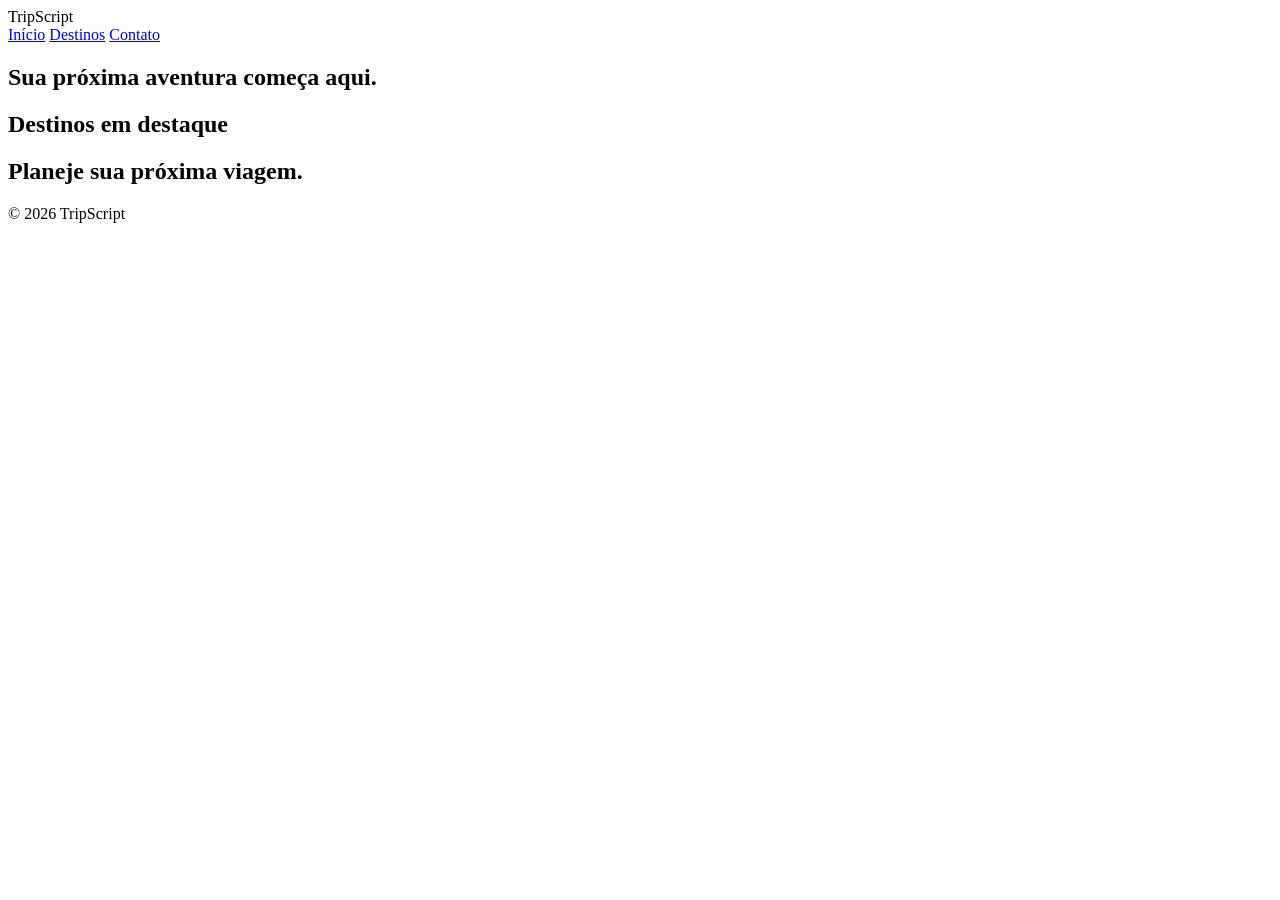
==== index.html @ 67dedbce "Cria estrutura inicial do HTML" ====
<!DOCTYPE html>
<html lang="pt-BR">

<head>

    <meta charset="UTF-8">

    <meta name="viewport" content="width=device-width, initial-scale=1.0">

    <title>TripScript | Agência de Viagens</title>

</head>


<body>


    <!-- MENU -->

    <header>

        <div class="logo">
            Trip<span>Script</span>
        </div>


        <nav>

            <a href="#inicio">Início</a>

            <a href="#destinos">Destinos</a>

            <a href="#contato">Contato</a>

        </nav>

    </header>



    <!-- INÍCIO -->

    <section id="inicio" class="hero">

        <div class="hero-text">

            <h1>
                Sua próxima aventura começa aqui.
            </h1>

        </div>

    </section>



    <!-- DESTINOS -->

    <section id="destinos">

        <div class="section-title">

            <h2>
                Destinos em destaque
            </h2>

        </div>

        <!-- cards dos destinos vão aqui -->

    </section>



    <!-- CONTATO -->

    <section id="contato">

        <div class="contact-container">

            <h2>
                Planeje sua próxima viagem.
            </h2>

            <!-- formulário vai aqui -->

        </div>

    </section>



    <!-- RODAPÉ -->

    <footer>

        <p>
            © 2026 TripScript
        </p>

    </footer>


</body>

</html>
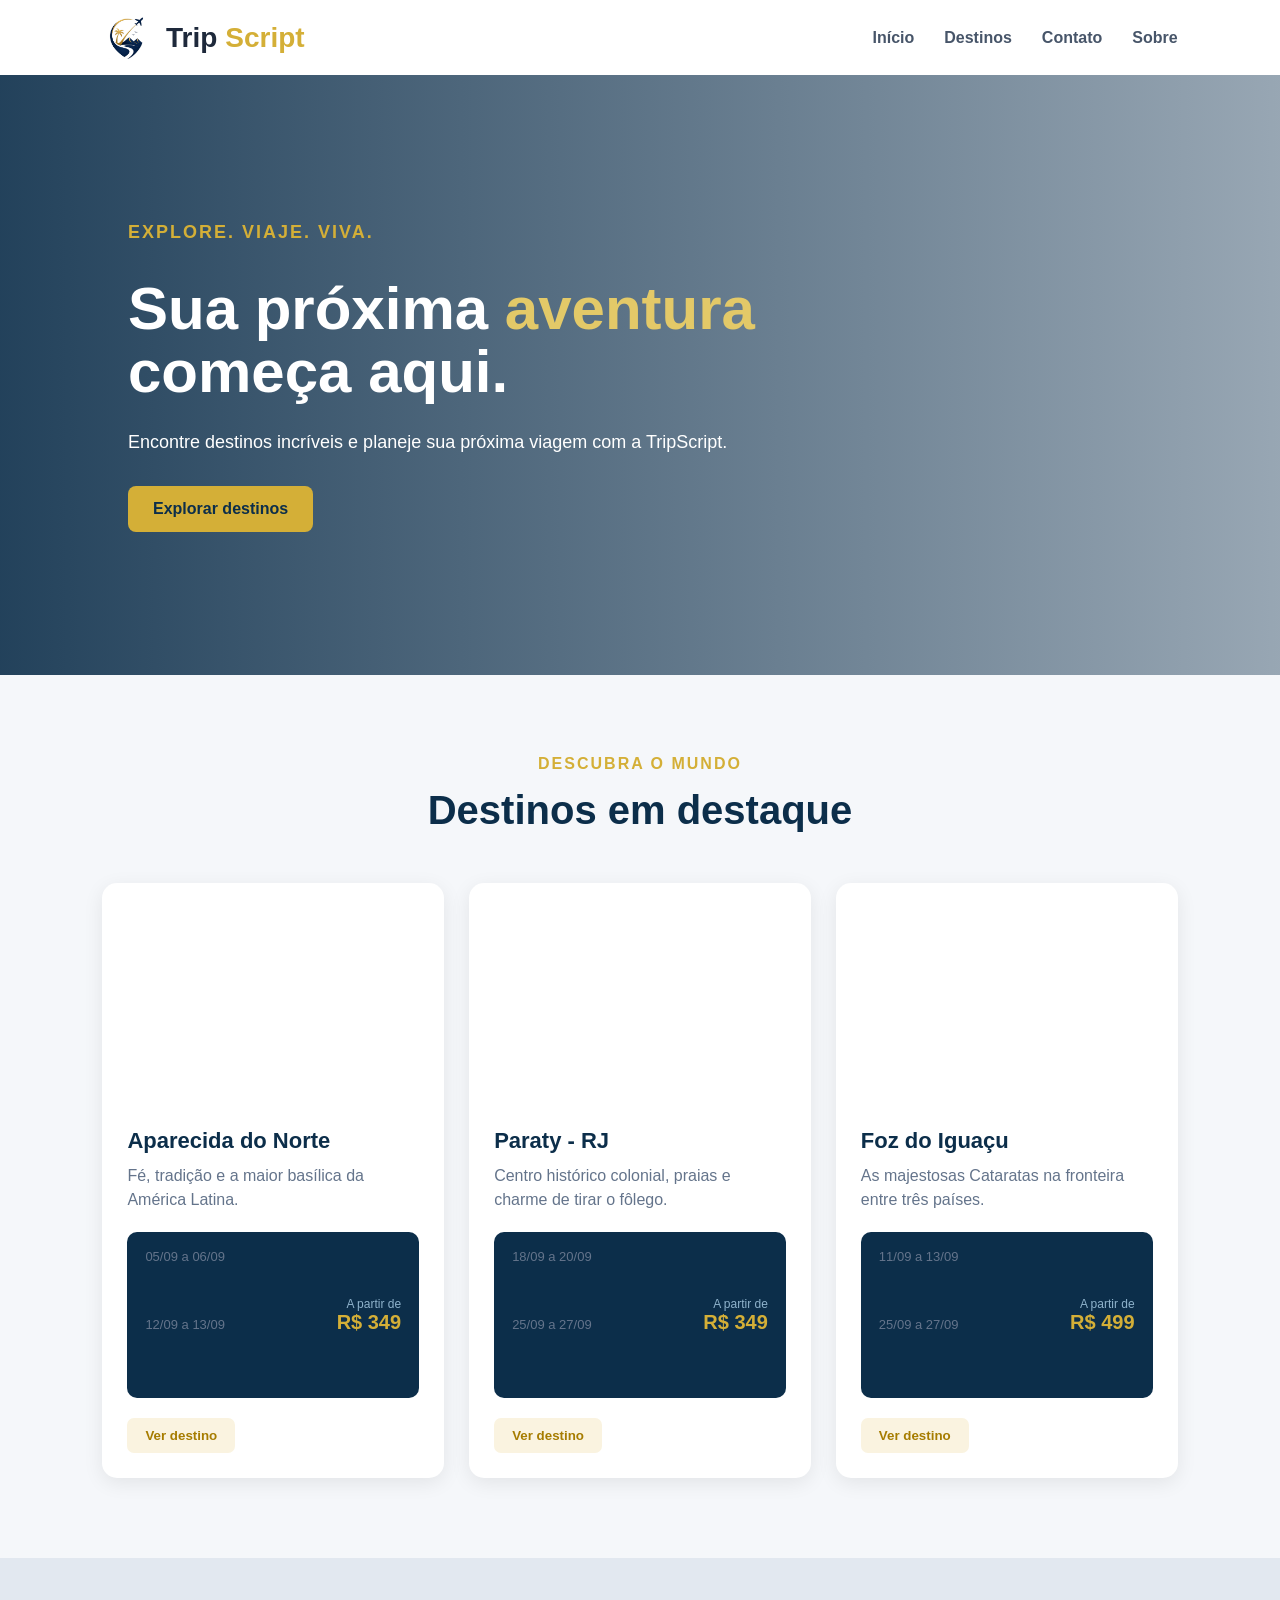
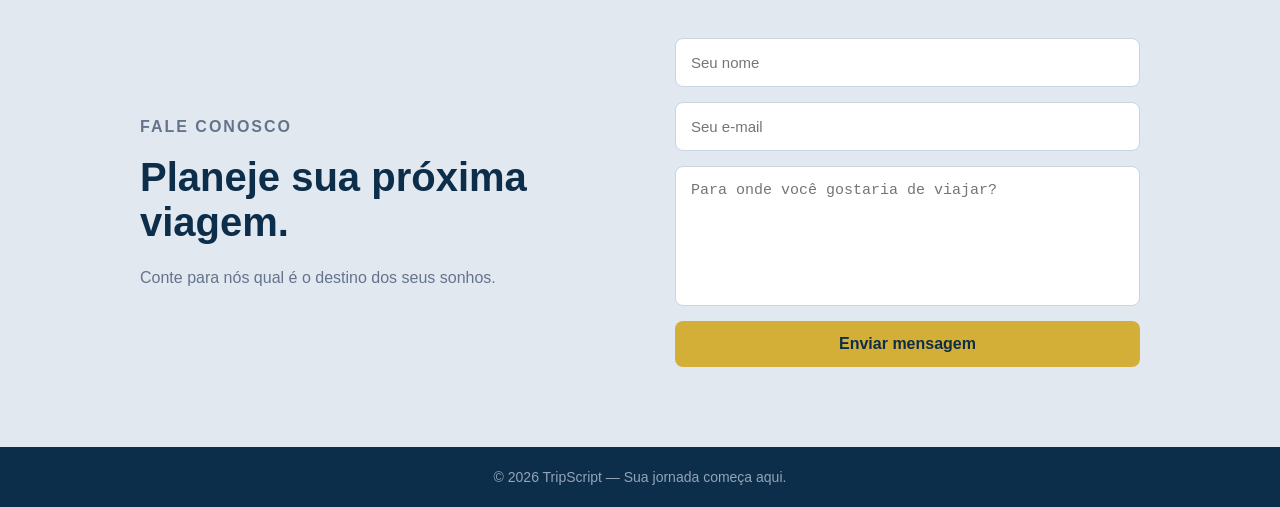
==== commit df8284a9: "Adiciona estrutura completa do projeto" ====
--- a/index.html
+++ b/index.html
@@ -9,6 +9,8 @@
 
     <title>TripScript | Agência de Viagens</title>
 
+    <link rel="stylesheet" href="style.css">
+
 </head>
 
 
@@ -20,6 +22,7 @@
     <header>
 
         <div class="logo">
+            <img src="logo.png" alt="TripScript" class="logo-icon">
             Trip<span>Script</span>
         </div>
 
@@ -32,6 +35,8 @@
 
             <a href="#contato">Contato</a>
 
+            <a href="sobre.html">Sobre</a>
+
         </nav>
 
     </header>
@@ -44,10 +49,28 @@
 
         <div class="hero-text">
 
+            <p class="subtitle">
+                EXPLORE. VIAJE. VIVA.
+            </p>
+
+
             <h1>
-                Sua próxima aventura começa aqui.
+                Sua próxima
+                <span>aventura</span>
+                começa aqui.
             </h1>
 
+
+            <p>
+                Encontre destinos incríveis e planeje
+                sua próxima viagem com a TripScript.
+            </p>
+
+
+            <a href="#destinos" class="main-button">
+                Explorar destinos
+            </a>
+
         </div>
 
     </section>
@@ -59,6 +82,10 @@
     <section id="destinos">
 
         <div class="section-title">
+
+            <p class="subtitle">
+                DESCUBRA O MUNDO
+            </p>
 
             <h2>
                 Destinos em destaque
@@ -66,7 +93,134 @@
 
         </div>
 
-        <!-- cards dos destinos vão aqui -->
+
+
+        <div class="destinos">
+
+
+            <!-- DESTINO 1 -->
+
+            <div class="card">
+
+                <div class="card-image aparecida"></div>
+
+                <div class="card-content">
+
+                    <h3>
+                        Aparecida do Norte
+                    </h3>
+
+                    <p>
+                        Fé, tradição e a maior basílica
+                        da América Latina.
+                    </p>
+
+                    <div class="price-box">
+
+                        <div class="dates">
+                            <p>05/09 a 06/09</p>
+                            <p>12/09 a 13/09</p>
+                        </div>
+
+                        <div class="price">
+                            <span>A partir de</span>
+                            <strong>R$ 349</strong>
+                        </div>
+
+                    </div>
+
+                    <button>
+                        Ver destino
+                    </button>
+
+                </div>
+
+            </div>
+
+
+
+            <!-- DESTINO 2 -->
+
+            <div class="card">
+
+                <div class="card-image paraty"></div>
+
+                <div class="card-content">
+
+                    <h3>
+                        Paraty - RJ
+                    </h3>
+
+                    <p>
+                        Centro histórico colonial, praias
+                        e charme de tirar o fôlego.
+                    </p>
+
+                    <div class="price-box">
+
+                        <div class="dates">
+                            <p>18/09 a 20/09</p>
+                            <p>25/09 a 27/09</p>
+                        </div>
+
+                        <div class="price">
+                            <span>A partir de</span>
+                            <strong>R$ 349</strong>
+                        </div>
+
+                    </div>
+
+                    <button>
+                        Ver destino
+                    </button>
+
+                </div>
+
+            </div>
+
+
+
+            <!-- DESTINO 3 -->
+
+            <div class="card">
+
+                <div class="card-image foz"></div>
+
+                <div class="card-content">
+
+                    <h3>
+                        Foz do Iguaçu
+                    </h3>
+
+                    <p>
+                        As majestosas Cataratas na
+                        fronteira entre três países.
+                    </p>
+
+                    <div class="price-box">
+
+                        <div class="dates">
+                            <p>11/09 a 13/09</p>
+                            <p>25/09 a 27/09</p>
+                        </div>
+
+                        <div class="price">
+                            <span>A partir de</span>
+                            <strong>R$ 499</strong>
+                        </div>
+
+                    </div>
+
+                    <button>
+                        Ver destino
+                    </button>
+
+                </div>
+
+            </div>
+
+
+        </div>
 
     </section>
 
@@ -78,11 +232,51 @@
 
         <div class="contact-container">
 
-            <h2>
-                Planeje sua próxima viagem.
-            </h2>
-
-            <!-- formulário vai aqui -->
+
+            <div class="contact-text">
+
+                <p class="subtitle">
+                    FALE CONOSCO
+                </p>
+
+                <h2>
+                    Planeje sua próxima viagem.
+                </h2>
+
+                <p>
+                    Conte para nós qual é o destino
+                    dos seus sonhos.
+                </p>
+
+            </div>
+
+
+
+            <form>
+
+                <input
+                    type="text"
+                    placeholder="Seu nome"
+                >
+
+
+                <input
+                    type="email"
+                    placeholder="Seu e-mail"
+                >
+
+
+                <textarea
+                    placeholder="Para onde você gostaria de viajar?"
+                ></textarea>
+
+
+                <button type="submit">
+                    Enviar mensagem
+                </button>
+
+            </form>
+
 
         </div>
 
@@ -95,12 +289,14 @@
     <footer>
 
         <p>
-            © 2026 TripScript
+            © 2026 TripScript — Sua jornada começa aqui.
         </p>
 
     </footer>
 
 
+    <script src="script.js"></script>
+
 </body>
 
 </html>
--- a/style.css
+++ b/style.css
@@ -0,0 +1,754 @@
+* {
+    margin: 0;
+    padding: 0;
+    box-sizing: border-box;
+}
+
+
+body {
+    font-family: Arial, Helvetica, sans-serif;
+
+    background-color: #f5f7fa;
+
+    color: #1e293b;
+}
+
+
+/* MENU */
+
+header {
+
+    height: 75px;
+
+    background-color: white;
+
+    display: flex;
+
+    align-items: center;
+
+    justify-content: space-between;
+
+    padding: 0 8%;
+
+}
+
+
+.logo {
+
+    font-size: 28px;
+
+    font-weight: bold;
+
+    display: flex;
+
+    align-items: center;
+
+    gap: 8px;
+
+}
+
+.logo-icon {
+
+    height: 42px;
+
+    width: auto;
+
+}
+
+
+.logo span {
+
+    color: #d4af37;
+
+}
+
+
+nav {
+
+    display: flex;
+
+    gap: 30px;
+
+}
+
+
+nav a {
+
+    text-decoration: none;
+
+    color: #475569;
+
+    font-weight: bold;
+
+}
+
+
+nav a:hover {
+
+    color: #d4af37;
+
+}
+
+
+
+/* INÍCIO */
+
+.hero {
+
+    height: 600px;
+
+    display: flex;
+
+    align-items: center;
+
+    padding: 0 10%;
+
+
+    background:
+
+        linear-gradient(
+            90deg,
+            rgba(12, 46, 74, 0.9),
+            rgba(12, 46, 74, 0.4)
+        ),
+
+        url("https://images.unsplash.com/photo-1507525428034-b723cf961d3e")
+
+        center / cover;
+
+}
+
+
+.hero-text {
+
+    max-width: 650px;
+
+    color: white;
+
+}
+
+
+.subtitle {
+
+    color: #d4af37;
+
+    font-weight: bold;
+
+    letter-spacing: 2px;
+
+    margin-bottom: 15px;
+
+}
+
+
+.hero h1 {
+
+    font-size: 60px;
+
+    line-height: 1.05;
+
+    margin-bottom: 25px;
+
+}
+
+
+.hero h1 span {
+
+    color: #e3c968;
+
+}
+
+
+.hero-text > p {
+
+    font-size: 18px;
+
+    line-height: 1.6;
+
+    margin-bottom: 30px;
+
+}
+
+
+.main-button {
+
+    display: inline-block;
+
+    background-color: #d4af37;
+
+    color: #0c2e4a;
+
+    padding: 14px 25px;
+
+    border-radius: 8px;
+
+    text-decoration: none;
+
+    font-weight: bold;
+
+}
+
+
+
+/* DESTINOS */
+
+#destinos {
+
+    padding: 80px 8%;
+
+}
+
+
+.section-title {
+
+    text-align: center;
+
+    margin-bottom: 50px;
+
+    max-width: 1200px;
+
+    margin-left: auto;
+
+    margin-right: auto;
+
+}
+
+
+.section-title h2 {
+
+    font-size: 40px;
+
+    color: #0c2e4a;
+
+}
+
+
+.destinos {
+
+    max-width: 1200px;
+
+    margin: 0 auto;
+
+    display: grid;
+
+    grid-template-columns: repeat(3, 1fr);
+
+    gap: 25px;
+
+}
+
+
+.card {
+
+    background: white;
+
+    border-radius: 15px;
+
+    overflow: hidden;
+
+    box-shadow: 0 5px 20px rgba(0,0,0,0.08);
+
+}
+
+
+.card-image {
+
+    height: 220px;
+
+    background-size: cover;
+
+    background-position: center;
+
+}
+
+
+.aparecida {
+
+    background-image:
+
+    url("https://images.unsplash.com/photo-1646684686667-674648a0f529");
+
+}
+
+
+.paraty {
+
+    background-image:
+
+    url("https://images.unsplash.com/photo-1562165851-1a87c2b76576");
+
+}
+
+
+.foz {
+
+    background-image:
+
+    url("https://images.unsplash.com/photo-1524977433833-bccfc612b232");
+
+}
+
+
+.card-content {
+
+    padding: 25px;
+
+}
+
+
+.card-content h3 {
+
+    font-size: 22px;
+
+    margin-bottom: 10px;
+
+    color: #0c2e4a;
+
+}
+
+
+.card-content p {
+
+    color: #64748b;
+
+    line-height: 1.5;
+
+    margin-bottom: 20px;
+
+    min-height: 48px;
+
+}
+
+
+/* BLOCO DE DATAS E PREÇO */
+
+.price-box {
+
+    background-color: #0c2e4a;
+
+    border-radius: 10px;
+
+    padding: 15px 18px;
+
+    margin-bottom: 20px;
+
+    display: flex;
+
+    align-items: center;
+
+    justify-content: space-between;
+
+    gap: 15px;
+
+}
+
+
+.price-box .dates {
+
+    color: #bcd4e6;
+
+    font-size: 13px;
+
+    line-height: 1.6;
+
+}
+
+
+.price-box .price {
+
+    text-align: right;
+
+}
+
+
+.price-box .price span {
+
+    display: block;
+
+    color: #8fb3cc;
+
+    font-size: 12px;
+
+}
+
+
+.price-box .price strong {
+
+    color: #d4af37;
+
+    font-size: 20px;
+
+}
+
+
+.card-content button {
+
+    border: none;
+
+    background: #faf3e0;
+
+    color: #a67c00;
+
+    padding: 10px 18px;
+
+    border-radius: 7px;
+
+    cursor: pointer;
+
+    font-weight: bold;
+
+}
+
+
+
+/* CONTATO */
+
+#contato {
+
+    padding: 80px 10%;
+
+    background-color: #e2e8f0;
+
+}
+
+
+.contact-container {
+
+    max-width: 1000px;
+
+    margin: auto;
+
+    display: grid;
+
+    grid-template-columns: 1fr 1fr;
+
+    gap: 70px;
+
+    align-items: center;
+
+}
+
+
+.contact-container h2 {
+
+    font-size: 40px;
+
+    margin-bottom: 20px;
+
+    color: #0c2e4a;
+
+}
+
+
+.contact-text p {
+
+    color: #64748b;
+
+    line-height: 1.6;
+
+}
+
+
+form {
+
+    display: flex;
+
+    flex-direction: column;
+
+    gap: 15px;
+
+}
+
+
+input,
+textarea {
+
+    width: 100%;
+
+    padding: 15px;
+
+    border: 1px solid #cbd5e1;
+
+    border-radius: 8px;
+
+    font-size: 15px;
+
+}
+
+
+textarea {
+
+    height: 140px;
+
+    resize: none;
+
+}
+
+
+form button {
+
+    border: none;
+
+    padding: 14px;
+
+    border-radius: 8px;
+
+    background-color: #d4af37;
+
+    color: #0c2e4a;
+
+    font-size: 16px;
+
+    font-weight: bold;
+
+    cursor: pointer;
+
+}
+
+
+
+/* SOBRE */
+
+.sobre-hero {
+
+    padding: 100px 10%;
+
+    color: white;
+
+    min-height: 400px;
+
+    display: flex;
+
+    align-items: center;
+
+    background:
+
+        linear-gradient(
+            90deg,
+            rgba(12, 46, 74, 0.85),
+            rgba(12, 46, 74, 0.3)
+        ),
+
+        url("https://images.unsplash.com/photo-1721068302577-91bc3883c19a")
+
+        center / cover;
+
+}
+
+.sobre-hero-text {
+
+    max-width: 550px;
+
+}
+
+.sobre-hero .subtitle {
+
+    color: #d4af37;
+
+    font-weight: bold;
+
+    letter-spacing: 2px;
+
+    margin-bottom: 15px;
+
+}
+
+.sobre-hero h1 {
+
+    font-size: 40px;
+
+    line-height: 1.2;
+
+    margin-bottom: 15px;
+
+}
+
+.sobre-hero h1 span {
+
+    color: #d4af37;
+
+}
+
+.sobre-hero p {
+
+    font-size: 16px;
+
+    line-height: 1.7;
+
+    color: #e2e8f0;
+
+}
+
+.sobre-conteudo {
+
+    max-width: 800px;
+
+    margin: 0 auto;
+
+    padding: 80px 8%;
+
+}
+
+.sobre-conteudo h2 {
+
+    color: #0c2e4a;
+
+    font-size: 28px;
+
+    margin-bottom: 15px;
+
+}
+
+.sobre-conteudo p {
+
+    color: #64748b;
+
+    line-height: 1.7;
+
+    margin-bottom: 30px;
+
+}
+
+
+/* QUEM SOMOS */
+
+.quem-somos {
+
+    padding: 80px 8%;
+
+}
+
+.quem-somos-grid {
+
+    max-width: 1100px;
+
+    margin: 0 auto;
+
+    display: grid;
+
+    grid-template-columns: 1fr 1fr;
+
+    gap: 60px;
+
+    align-items: center;
+
+}
+
+.quem-somos-grid img {
+
+    width: 100%;
+
+    border-radius: 15px;
+
+}
+
+.quem-somos-texto h2 {
+
+    color: #0c2e4a;
+
+    font-size: 28px;
+
+    margin-bottom: 20px;
+
+}
+
+.quem-somos-texto p {
+
+    color: #64748b;
+
+    line-height: 1.7;
+
+    margin-bottom: 15px;
+}
+
+
+/* NOSSOS VALORES */
+
+.valores {
+
+    background-color: #f5f7fa;
+
+    padding: 80px 8%;
+
+}
+
+.valores-grid {
+
+    max-width: 1000px;
+
+    margin: 0 auto;
+
+    display: flex;
+
+    flex-wrap: wrap;
+
+    justify-content: center;
+
+    gap: 25px;
+
+}
+
+.valor-card {
+
+    background: white;
+
+    border-radius: 15px;
+
+    box-shadow: 0 5px 20px rgba(0,0,0,0.06);
+
+    padding: 35px 25px;
+
+    text-align: center;
+
+    width: 260px;
+
+}
+
+.valor-card .icone {
+
+    font-size: 32px;
+
+    margin-bottom: 15px;
+
+}
+
+.valor-card h3 {
+
+    color: #0c2e4a;
+
+    font-size: 18px;
+
+    margin-bottom: 10px;
+
+}
+
+.valor-card p {
+
+    color: #64748b;
+
+    font-size: 14px;
+
+    line-height: 1.6;
+
+}
+
+
+/* RODAPÉ */
+
+footer {
+
+    height: 60px;
+
+    display: flex;
+
+    align-items: center;
+
+    justify-content: center;
+
+    background-color: #0c2e4a;
+
+    color: #94a3b8;
+
+    font-size: 14px;
+
+}
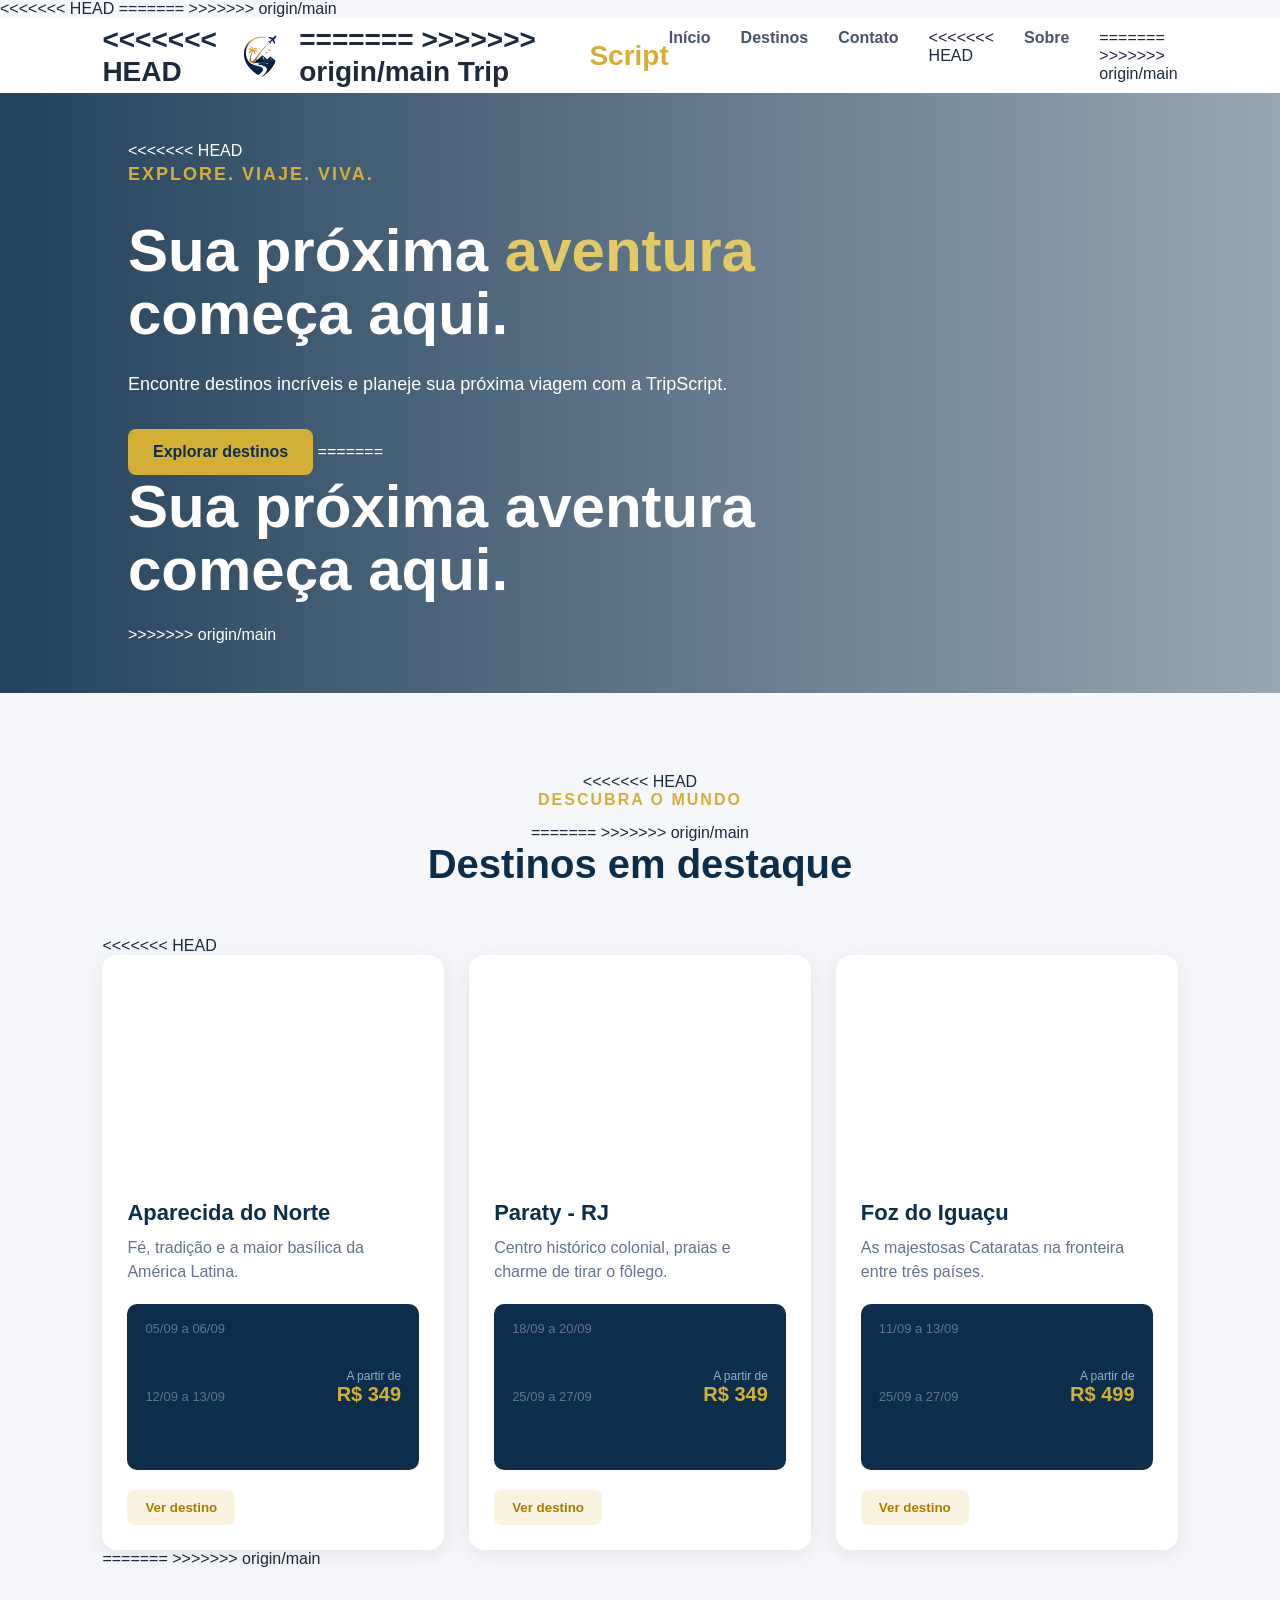
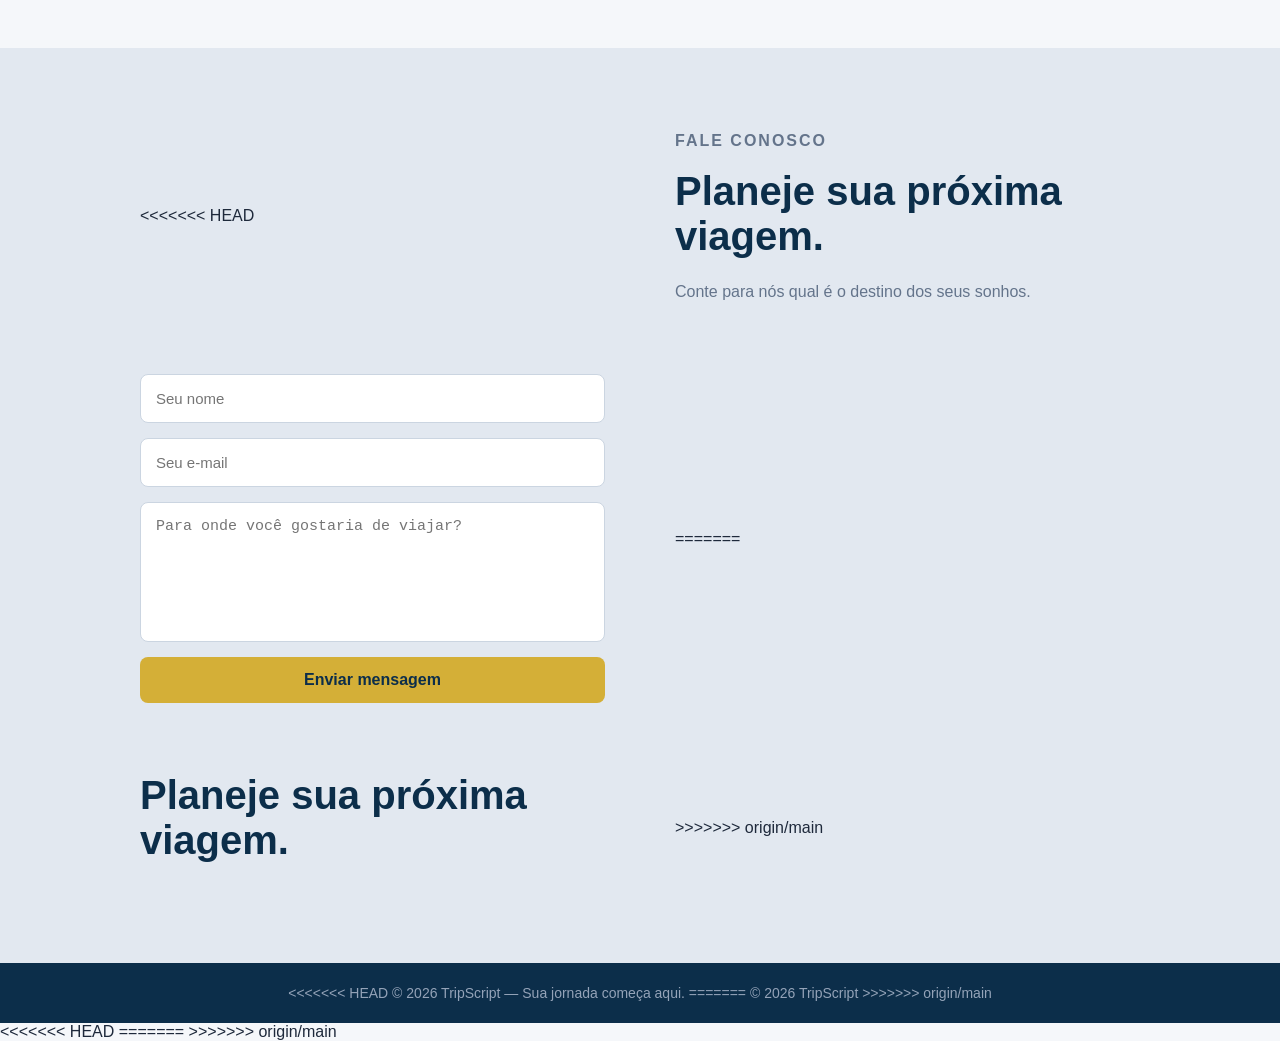
==== commit 3905dcf5: "Integra projeto local com repositorio" ====
--- a/index.html
+++ b/index.html
@@ -9,8 +9,11 @@
 
     <title>TripScript | Agência de Viagens</title>
 
+<<<<<<< HEAD
     <link rel="stylesheet" href="style.css">
 
+=======
+>>>>>>> origin/main
 </head>
 
 
@@ -22,7 +25,10 @@
     <header>
 
         <div class="logo">
+<<<<<<< HEAD
             <img src="logo.png" alt="TripScript" class="logo-icon">
+=======
+>>>>>>> origin/main
             Trip<span>Script</span>
         </div>
 
@@ -35,8 +41,11 @@
 
             <a href="#contato">Contato</a>
 
+<<<<<<< HEAD
             <a href="sobre.html">Sobre</a>
 
+=======
+>>>>>>> origin/main
         </nav>
 
     </header>
@@ -49,6 +58,7 @@
 
         <div class="hero-text">
 
+<<<<<<< HEAD
             <p class="subtitle">
                 EXPLORE. VIAJE. VIVA.
             </p>
@@ -71,6 +81,12 @@
                 Explorar destinos
             </a>
 
+=======
+            <h1>
+                Sua próxima aventura começa aqui.
+            </h1>
+
+>>>>>>> origin/main
         </div>
 
     </section>
@@ -83,16 +99,20 @@
 
         <div class="section-title">
 
+<<<<<<< HEAD
             <p class="subtitle">
                 DESCUBRA O MUNDO
             </p>
 
+=======
+>>>>>>> origin/main
             <h2>
                 Destinos em destaque
             </h2>
 
         </div>
 
+<<<<<<< HEAD
 
 
         <div class="destinos">
@@ -221,6 +241,9 @@
 
 
         </div>
+=======
+        <!-- cards dos destinos vão aqui -->
+>>>>>>> origin/main
 
     </section>
 
@@ -232,6 +255,7 @@
 
         <div class="contact-container">
 
+<<<<<<< HEAD
 
             <div class="contact-text">
 
@@ -277,6 +301,13 @@
 
             </form>
 
+=======
+            <h2>
+                Planeje sua próxima viagem.
+            </h2>
+
+            <!-- formulário vai aqui -->
+>>>>>>> origin/main
 
         </div>
 
@@ -289,14 +320,21 @@
     <footer>
 
         <p>
+<<<<<<< HEAD
             © 2026 TripScript — Sua jornada começa aqui.
+=======
+            © 2026 TripScript
+>>>>>>> origin/main
         </p>
 
     </footer>
 
 
+<<<<<<< HEAD
     <script src="script.js"></script>
 
+=======
+>>>>>>> origin/main
 </body>
 
 </html>
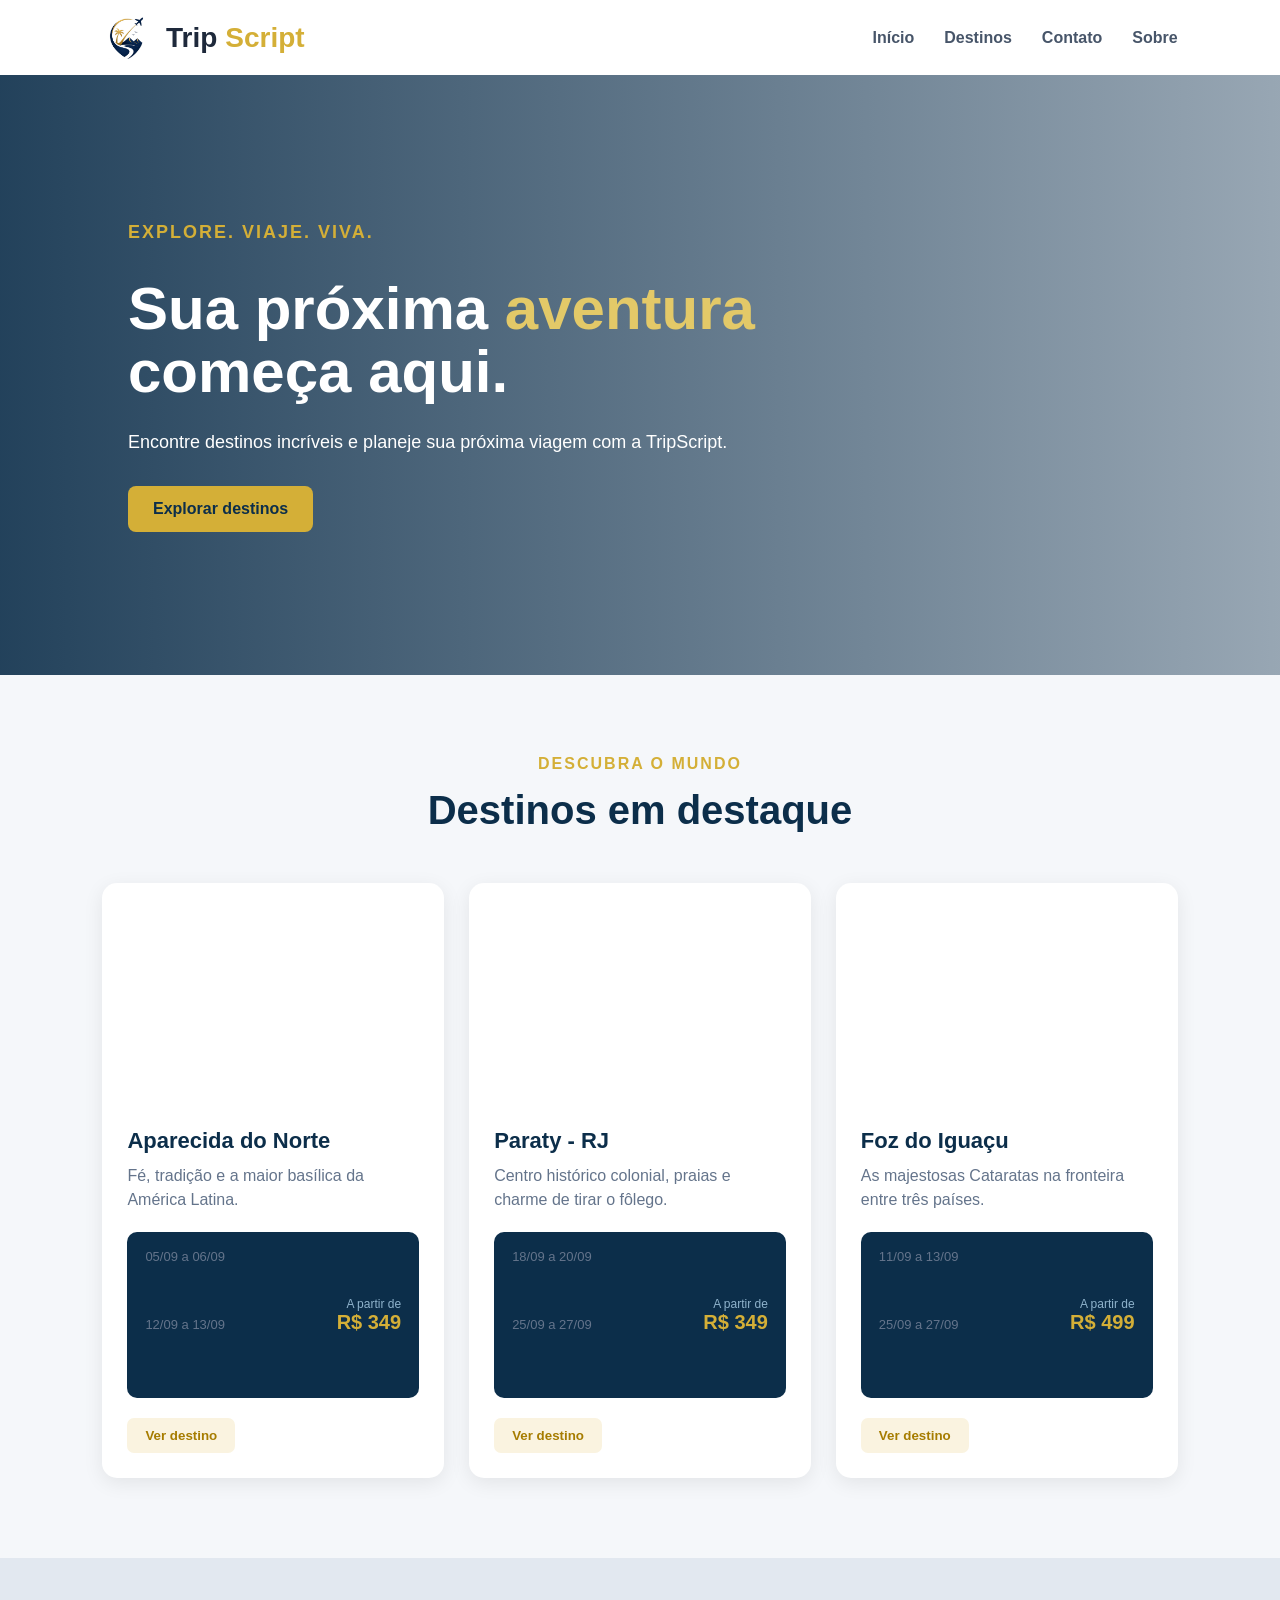
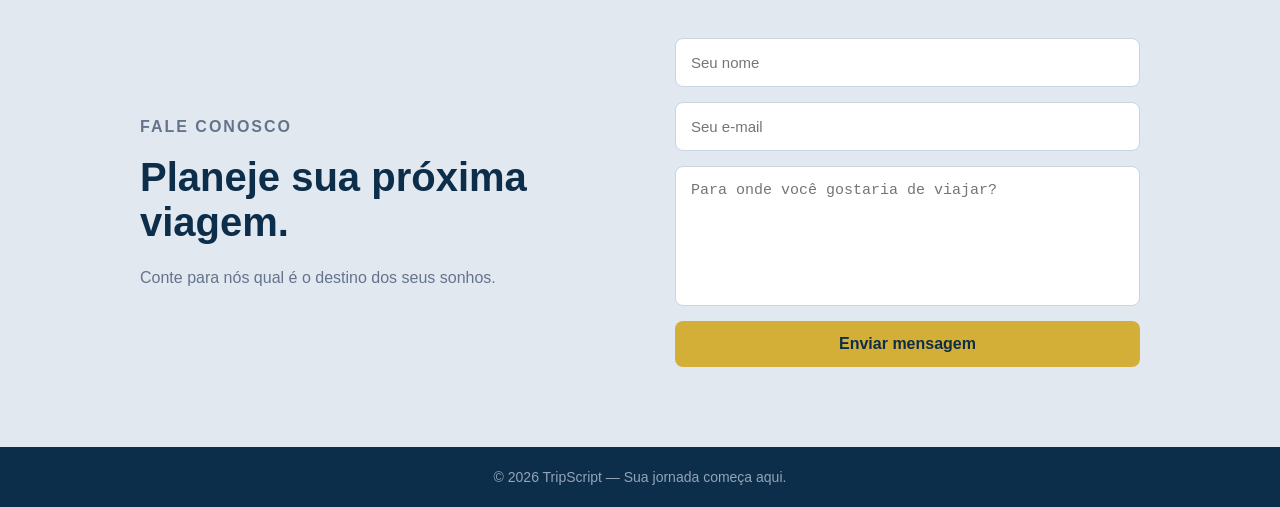
==== commit 55c467e0: "Atualizações" ====
--- a/index.html
+++ b/index.html
@@ -9,26 +9,17 @@
 
     <title>TripScript | Agência de Viagens</title>
 
-<<<<<<< HEAD
     <link rel="stylesheet" href="style.css">
 
-=======
->>>>>>> origin/main
 </head>
 
 
 <body>
 
-
-    <!-- MENU -->
-
     <header>
 
         <div class="logo">
-<<<<<<< HEAD
-            <img src="logo.png" alt="TripScript" class="logo-icon">
-=======
->>>>>>> origin/main
+            <img src="imagens/logo.png" alt="TripScript - Agência de Viagens" class="logo-icon">
             Trip<span>Script</span>
         </div>
 
@@ -41,24 +32,16 @@
 
             <a href="#contato">Contato</a>
 
-<<<<<<< HEAD
             <a href="sobre.html">Sobre</a>
 
-=======
->>>>>>> origin/main
         </nav>
 
     </header>
 
-
-
-    <!-- INÍCIO -->
-
     <section id="inicio" class="hero">
 
         <div class="hero-text">
 
-<<<<<<< HEAD
             <p class="subtitle">
                 EXPLORE. VIAJE. VIVA.
             </p>
@@ -70,7 +53,6 @@
                 começa aqui.
             </h1>
 
-
             <p>
                 Encontre destinos incríveis e planeje
                 sua próxima viagem com a TripScript.
@@ -81,44 +63,27 @@
                 Explorar destinos
             </a>
 
-=======
-            <h1>
-                Sua próxima aventura começa aqui.
-            </h1>
-
->>>>>>> origin/main
         </div>
 
     </section>
 
-
-
-    <!-- DESTINOS -->
-
     <section id="destinos">
 
         <div class="section-title">
 
-<<<<<<< HEAD
             <p class="subtitle">
                 DESCUBRA O MUNDO
             </p>
 
-=======
->>>>>>> origin/main
             <h2>
                 Destinos em destaque
             </h2>
 
         </div>
 
-<<<<<<< HEAD
 
 
         <div class="destinos">
-
-
-            <!-- DESTINO 1 -->
 
             <div class="card">
 
@@ -157,10 +122,6 @@
 
             </div>
 
-
-
-            <!-- DESTINO 2 -->
-
             <div class="card">
 
                 <div class="card-image paraty"></div>
@@ -198,10 +159,6 @@
 
             </div>
 
-
-
-            <!-- DESTINO 3 -->
-
             <div class="card">
 
                 <div class="card-image foz"></div>
@@ -241,21 +198,13 @@
 
 
         </div>
-=======
-        <!-- cards dos destinos vão aqui -->
->>>>>>> origin/main
 
     </section>
 
-
-
-    <!-- CONTATO -->
-
     <section id="contato">
 
         <div class="contact-container">
 
-<<<<<<< HEAD
 
             <div class="contact-text">
 
@@ -301,40 +250,22 @@
 
             </form>
 
-=======
-            <h2>
-                Planeje sua próxima viagem.
-            </h2>
-
-            <!-- formulário vai aqui -->
->>>>>>> origin/main
 
         </div>
 
     </section>
 
-
-
-    <!-- RODAPÉ -->
-
     <footer>
 
         <p>
-<<<<<<< HEAD
             © 2026 TripScript — Sua jornada começa aqui.
-=======
-            © 2026 TripScript
->>>>>>> origin/main
         </p>
 
     </footer>
 
 
-<<<<<<< HEAD
     <script src="script.js"></script>
 
-=======
->>>>>>> origin/main
 </body>
 
 </html>
--- a/style.css
+++ b/style.css
@@ -13,9 +13,6 @@
     color: #1e293b;
 }
 
-
-/* MENU */
-
 header {
 
     height: 75px;
@@ -88,10 +85,6 @@
     color: #d4af37;
 
 }
-
-
-
-/* INÍCIO */
 
 .hero {
 
@@ -189,9 +182,6 @@
 }
 
 
-
-/* DESTINOS */
-
 #destinos {
 
     padding: 80px 8%;
@@ -222,7 +212,6 @@
 
 }
 
-
 .destinos {
 
     max-width: 1200px;
@@ -320,8 +309,6 @@
 }
 
 
-/* BLOCO DE DATAS E PREÇO */
-
 .price-box {
 
     background-color: #0c2e4a;
@@ -398,10 +385,6 @@
     font-weight: bold;
 
 }
-
-
-
-/* CONTATO */
 
 #contato {
 
@@ -504,10 +487,6 @@
     cursor: pointer;
 
 }
-
-
-
-/* SOBRE */
 
 .sobre-hero {
 
@@ -529,8 +508,7 @@
             rgba(12, 46, 74, 0.3)
         ),
 
-        url("https://images.unsplash.com/photo-1721068302577-91bc3883c19a")
-
+        url(imagens/FernandodeNoronha.png)
         center / cover;
 
 }
@@ -609,9 +587,6 @@
 
 }
 
-
-/* QUEM SOMOS */
-
 .quem-somos {
 
     padding: 80px 8%;
@@ -661,9 +636,6 @@
     margin-bottom: 15px;
 }
 
-
-/* NOSSOS VALORES */
-
 .valores {
 
     background-color: #f5f7fa;
@@ -732,9 +704,6 @@
 
 }
 
-
-/* RODAPÉ */
-
 footer {
 
     height: 60px;
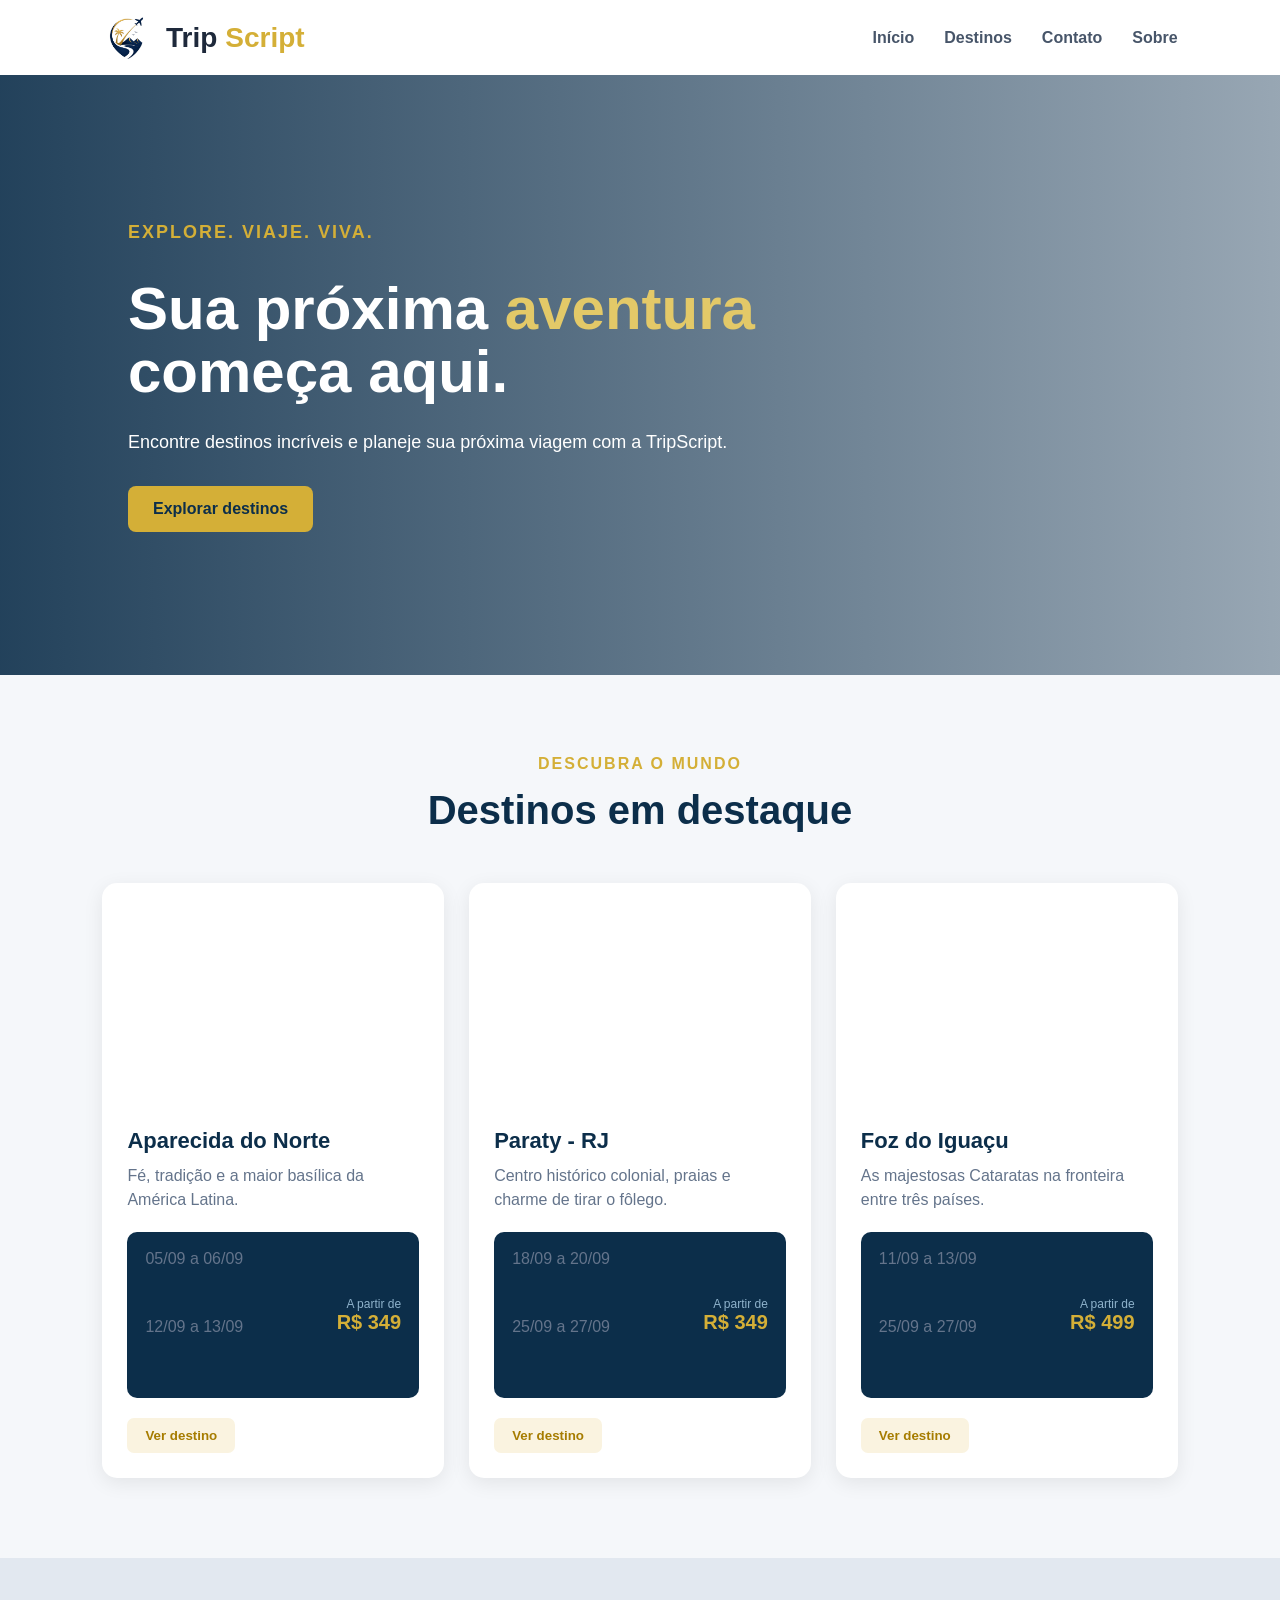
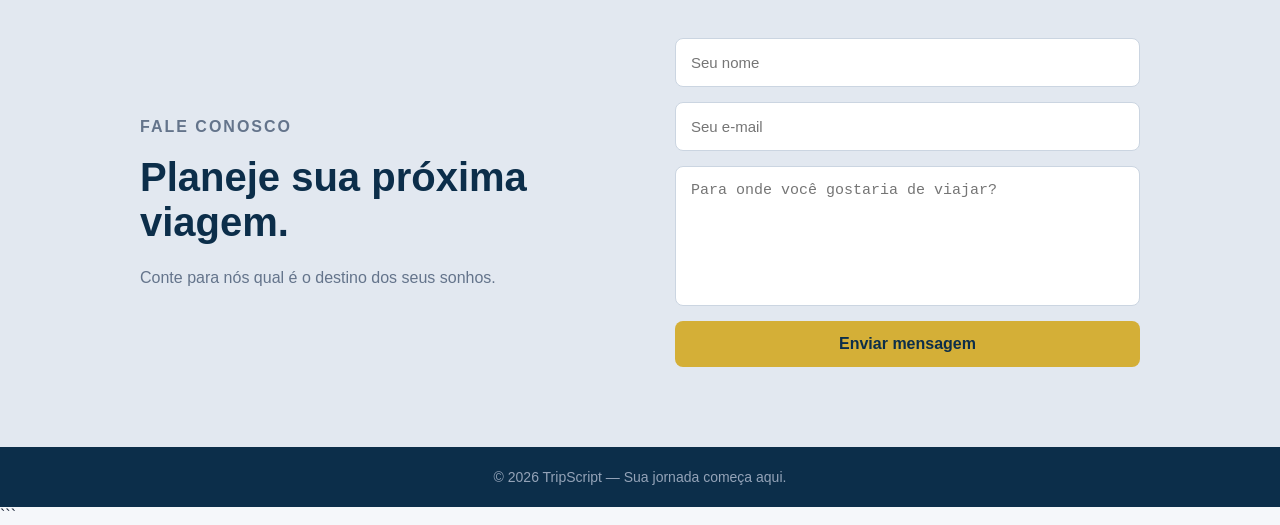
==== commit 10023afe: "Últimas alterações" ====
--- a/index.html
+++ b/index.html
@@ -2,40 +2,26 @@
 <html lang="pt-BR">
 
 <head>
-
     <meta charset="UTF-8">
-
     <meta name="viewport" content="width=device-width, initial-scale=1.0">
-
     <title>TripScript | Agência de Viagens</title>
-
     <link rel="stylesheet" href="style.css">
-
 </head>
 
-
 <body>
 
     <header>
-
         <div class="logo">
             <img src="imagens/logo.png" alt="TripScript - Agência de Viagens" class="logo-icon">
             Trip<span>Script</span>
         </div>
 
-
         <nav>
-
             <a href="#inicio">Início</a>
-
             <a href="#destinos">Destinos</a>
-
             <a href="#contato">Contato</a>
-
             <a href="sobre.html">Sobre</a>
-
         </nav>
-
     </header>
 
     <section id="inicio" class="hero">
@@ -45,7 +31,6 @@
             <p class="subtitle">
                 EXPLORE. VIAJE. VIVA.
             </p>
-
 
             <h1>
                 Sua próxima
@@ -58,7 +43,6 @@
                 sua próxima viagem com a TripScript.
             </p>
 
-
             <a href="#destinos" class="main-button">
                 Explorar destinos
             </a>
@@ -80,8 +64,6 @@
             </h2>
 
         </div>
-
-
 
         <div class="destinos">
 
@@ -196,7 +178,6 @@
 
             </div>
 
-
         </div>
 
     </section>
@@ -204,7 +185,6 @@
     <section id="contato">
 
         <div class="contact-container">
-
 
             <div class="contact-text">
 
@@ -223,8 +203,6 @@
 
             </div>
 
-
-
             <form>
 
                 <input
@@ -232,25 +210,21 @@
                     placeholder="Seu nome"
                 >
 
-
                 <input
                     type="email"
                     placeholder="Seu e-mail"
                 >
 
-
                 <textarea
                     placeholder="Para onde você gostaria de viajar?"
                 ></textarea>
 
-
                 <button type="submit">
                     Enviar mensagem
                 </button>
 
             </form>
 
-
         </div>
 
     </section>
@@ -263,9 +237,9 @@
 
     </footer>
 
-
     <script src="script.js"></script>
 
 </body>
 
 </html>
+```
--- a/style.css
+++ b/style.css
@@ -4,720 +4,409 @@
     box-sizing: border-box;
 }
 
-
 body {
     font-family: Arial, Helvetica, sans-serif;
-
     background-color: #f5f7fa;
-
     color: #1e293b;
 }
 
 header {
-
     height: 75px;
-
     background-color: white;
-
-    display: flex;
-
-    align-items: center;
-
+    display: flex;
+    align-items: center;
     justify-content: space-between;
-
     padding: 0 8%;
-
-}
-
+}
 
 .logo {
-
     font-size: 28px;
-
-    font-weight: bold;
-
-    display: flex;
-
-    align-items: center;
-
+    font-weight: bold;
+    display: flex;
+    align-items: center;
     gap: 8px;
-
 }
 
 .logo-icon {
-
     height: 42px;
-
     width: auto;
-
-}
-
+}
 
 .logo span {
-
-    color: #d4af37;
-
-}
-
+    color: #d4af37;
+}
 
 nav {
-
-    display: flex;
-
+    display: flex;
     gap: 30px;
-
-}
-
+}
 
 nav a {
-
     text-decoration: none;
-
     color: #475569;
-
-    font-weight: bold;
-
-}
-
+    font-weight: bold;
+}
 
 nav a:hover {
-
-    color: #d4af37;
-
+    color: #d4af37;
 }
 
 .hero {
-
     height: 600px;
-
-    display: flex;
-
-    align-items: center;
-
+    display: flex;
+    align-items: center;
     padding: 0 10%;
-
-
     background:
-
         linear-gradient(
             90deg,
             rgba(12, 46, 74, 0.9),
             rgba(12, 46, 74, 0.4)
         ),
-
         url("https://images.unsplash.com/photo-1507525428034-b723cf961d3e")
-
         center / cover;
-
-}
-
+}
 
 .hero-text {
-
     max-width: 650px;
-
     color: white;
-
-}
-
+}
 
 .subtitle {
-
-    color: #d4af37;
-
-    font-weight: bold;
-
+    color: #d4af37;
+    font-weight: bold;
     letter-spacing: 2px;
-
-    margin-bottom: 15px;
-
-}
-
+    margin-bottom: 15px;
+}
 
 .hero h1 {
-
     font-size: 60px;
-
     line-height: 1.05;
-
     margin-bottom: 25px;
-
-}
-
+}
 
 .hero h1 span {
-
     color: #e3c968;
-
-}
-
+}
 
 .hero-text > p {
-
     font-size: 18px;
-
     line-height: 1.6;
-
     margin-bottom: 30px;
-
-}
-
+}
 
 .main-button {
-
     display: inline-block;
-
     background-color: #d4af37;
-
-    color: #0c2e4a;
-
+    color: #0c2e4a;
     padding: 14px 25px;
-
     border-radius: 8px;
-
     text-decoration: none;
-
-    font-weight: bold;
-
-}
-
+    font-weight: bold;
+}
 
 #destinos {
-
     padding: 80px 8%;
-
-}
-
+}
 
 .section-title {
-
     text-align: center;
-
     margin-bottom: 50px;
-
     max-width: 1200px;
-
     margin-left: auto;
-
     margin-right: auto;
-
-}
-
+}
 
 .section-title h2 {
-
     font-size: 40px;
-
-    color: #0c2e4a;
-
+    color: #0c2e4a;
 }
 
 .destinos {
-
     max-width: 1200px;
-
     margin: 0 auto;
-
     display: grid;
-
     grid-template-columns: repeat(3, 1fr);
-
     gap: 25px;
-
-}
-
+}
 
 .card {
-
     background: white;
-
     border-radius: 15px;
-
     overflow: hidden;
-
-    box-shadow: 0 5px 20px rgba(0,0,0,0.08);
-
-}
-
+    box-shadow: 0 5px 20px rgba(0, 0, 0, 0.08);
+}
 
 .card-image {
-
     height: 220px;
-
     background-size: cover;
-
     background-position: center;
-
-}
-
+}
 
 .aparecida {
-
-    background-image:
-
-    url("https://images.unsplash.com/photo-1646684686667-674648a0f529");
-
-}
-
+    background-image: url("https://images.unsplash.com/photo-1646684686667-674648a0f529");
+}
 
 .paraty {
-
-    background-image:
-
-    url("https://images.unsplash.com/photo-1562165851-1a87c2b76576");
-
-}
-
+    background-image: url("https://images.unsplash.com/photo-1562165851-1a87c2b76576");
+}
 
 .foz {
-
-    background-image:
-
-    url("https://images.unsplash.com/photo-1524977433833-bccfc612b232");
-
-}
-
+    background-image: url("https://images.unsplash.com/photo-1524977433833-bccfc612b232");
+}
 
 .card-content {
-
     padding: 25px;
-
-}
-
+}
 
 .card-content h3 {
-
     font-size: 22px;
-
     margin-bottom: 10px;
-
-    color: #0c2e4a;
-
-}
-
+    color: #0c2e4a;
+}
 
 .card-content p {
-
     color: #64748b;
-
     line-height: 1.5;
-
     margin-bottom: 20px;
-
     min-height: 48px;
-
-}
-
+}
 
 .price-box {
-
     background-color: #0c2e4a;
-
     border-radius: 10px;
-
     padding: 15px 18px;
-
     margin-bottom: 20px;
-
-    display: flex;
-
-    align-items: center;
-
+    display: flex;
+    align-items: center;
     justify-content: space-between;
-
     gap: 15px;
-
-}
-
+}
 
 .price-box .dates {
-
-    color: #bcd4e6;
-
-    font-size: 13px;
-
+    color: white;
+    font-size: 16px;
     line-height: 1.6;
-
-}
-
+}
 
 .price-box .price {
-
     text-align: right;
-
-}
-
+}
 
 .price-box .price span {
-
     display: block;
-
     color: #8fb3cc;
-
     font-size: 12px;
-
-}
-
+}
 
 .price-box .price strong {
-
-    color: #d4af37;
-
+    color: #d4af37;
     font-size: 20px;
-
-}
-
+}
 
 .card-content button {
-
     border: none;
-
     background: #faf3e0;
-
     color: #a67c00;
-
     padding: 10px 18px;
-
     border-radius: 7px;
-
     cursor: pointer;
-
-    font-weight: bold;
-
+    font-weight: bold;
 }
 
 #contato {
-
     padding: 80px 10%;
-
     background-color: #e2e8f0;
-
-}
-
+}
 
 .contact-container {
-
     max-width: 1000px;
-
     margin: auto;
-
     display: grid;
-
     grid-template-columns: 1fr 1fr;
-
     gap: 70px;
-
-    align-items: center;
-
-}
-
+    align-items: center;
+}
 
 .contact-container h2 {
-
     font-size: 40px;
-
     margin-bottom: 20px;
-
-    color: #0c2e4a;
-
-}
-
+    color: #0c2e4a;
+}
 
 .contact-text p {
-
     color: #64748b;
-
     line-height: 1.6;
-
-}
-
+}
 
 form {
-
-    display: flex;
-
+    display: flex;
     flex-direction: column;
-
     gap: 15px;
-
-}
-
+}
 
 input,
 textarea {
-
     width: 100%;
-
     padding: 15px;
-
     border: 1px solid #cbd5e1;
-
     border-radius: 8px;
-
     font-size: 15px;
-
-}
-
+}
 
 textarea {
-
     height: 140px;
-
     resize: none;
-
-}
-
+    font-family: Courier, monospace, sans-serif;
+}
 
 form button {
-
     border: none;
-
     padding: 14px;
-
     border-radius: 8px;
-
     background-color: #d4af37;
-
-    color: #0c2e4a;
-
+    color: #0c2e4a;
     font-size: 16px;
-
-    font-weight: bold;
-
+    font-weight: bold;
     cursor: pointer;
-
 }
 
 .sobre-hero {
-
     padding: 100px 10%;
-
     color: white;
-
     min-height: 400px;
-
-    display: flex;
-
-    align-items: center;
-
+    display: flex;
+    align-items: center;
     background:
-
         linear-gradient(
             90deg,
             rgba(12, 46, 74, 0.85),
             rgba(12, 46, 74, 0.3)
         ),
-
-        url(imagens/FernandodeNoronha.png)
+        url("imagens/FernandodeNoronha.png")
         center / cover;
-
 }
 
 .sobre-hero-text {
-
     max-width: 550px;
-
 }
 
 .sobre-hero .subtitle {
-
-    color: #d4af37;
-
-    font-weight: bold;
-
+    color: #d4af37;
+    font-weight: bold;
     letter-spacing: 2px;
-
-    margin-bottom: 15px;
-
+    margin-bottom: 15px;
 }
 
 .sobre-hero h1 {
-
     font-size: 40px;
-
     line-height: 1.2;
-
-    margin-bottom: 15px;
-
+    margin-bottom: 15px;
 }
 
 .sobre-hero h1 span {
-
-    color: #d4af37;
-
+    color: #d4af37;
 }
 
 .sobre-hero p {
-
     font-size: 16px;
-
     line-height: 1.7;
-
     color: #e2e8f0;
-
 }
 
 .sobre-conteudo {
-
     max-width: 800px;
-
     margin: 0 auto;
-
     padding: 80px 8%;
-
 }
 
 .sobre-conteudo h2 {
-
-    color: #0c2e4a;
-
+    color: #0c2e4a;
     font-size: 28px;
-
-    margin-bottom: 15px;
-
+    margin-bottom: 15px;
 }
 
 .sobre-conteudo p {
-
     color: #64748b;
-
     line-height: 1.7;
-
     margin-bottom: 30px;
-
 }
 
 .quem-somos {
-
     padding: 80px 8%;
-
 }
 
 .quem-somos-grid {
-
     max-width: 1100px;
-
     margin: 0 auto;
-
     display: grid;
-
     grid-template-columns: 1fr 1fr;
-
     gap: 60px;
-
-    align-items: center;
-
+    align-items: center;
 }
 
 .quem-somos-grid img {
-
     width: 100%;
-
     border-radius: 15px;
-
 }
 
 .quem-somos-texto h2 {
-
-    color: #0c2e4a;
-
+    color: #0c2e4a;
     font-size: 28px;
-
     margin-bottom: 20px;
-
 }
 
 .quem-somos-texto p {
-
     color: #64748b;
-
     line-height: 1.7;
-
     margin-bottom: 15px;
 }
 
 .valores {
-
     background-color: #f5f7fa;
-
     padding: 80px 8%;
-
 }
 
 .valores-grid {
-
     max-width: 1000px;
-
     margin: 0 auto;
-
-    display: flex;
-
+    display: flex;
     flex-wrap: wrap;
-
     justify-content: center;
-
     gap: 25px;
-
 }
 
 .valor-card {
-
     background: white;
-
     border-radius: 15px;
-
-    box-shadow: 0 5px 20px rgba(0,0,0,0.06);
-
+    box-shadow: 0 5px 20px rgba(0, 0, 0, 0.06);
     padding: 35px 25px;
-
     text-align: center;
-
     width: 260px;
-
 }
 
 .valor-card .icone {
-
     font-size: 32px;
-
-    margin-bottom: 15px;
-
+    margin-bottom: 15px;
 }
 
 .valor-card h3 {
-
-    color: #0c2e4a;
-
+    color: #0c2e4a;
     font-size: 18px;
-
     margin-bottom: 10px;
-
 }
 
 .valor-card p {
-
     color: #64748b;
-
     font-size: 14px;
-
     line-height: 1.6;
-
 }
 
 footer {
-
     height: 60px;
-
-    display: flex;
-
-    align-items: center;
-
+    display: flex;
+    align-items: center;
     justify-content: center;
-
     background-color: #0c2e4a;
-
     color: #94a3b8;
-
     font-size: 14px;
-
-}
+}
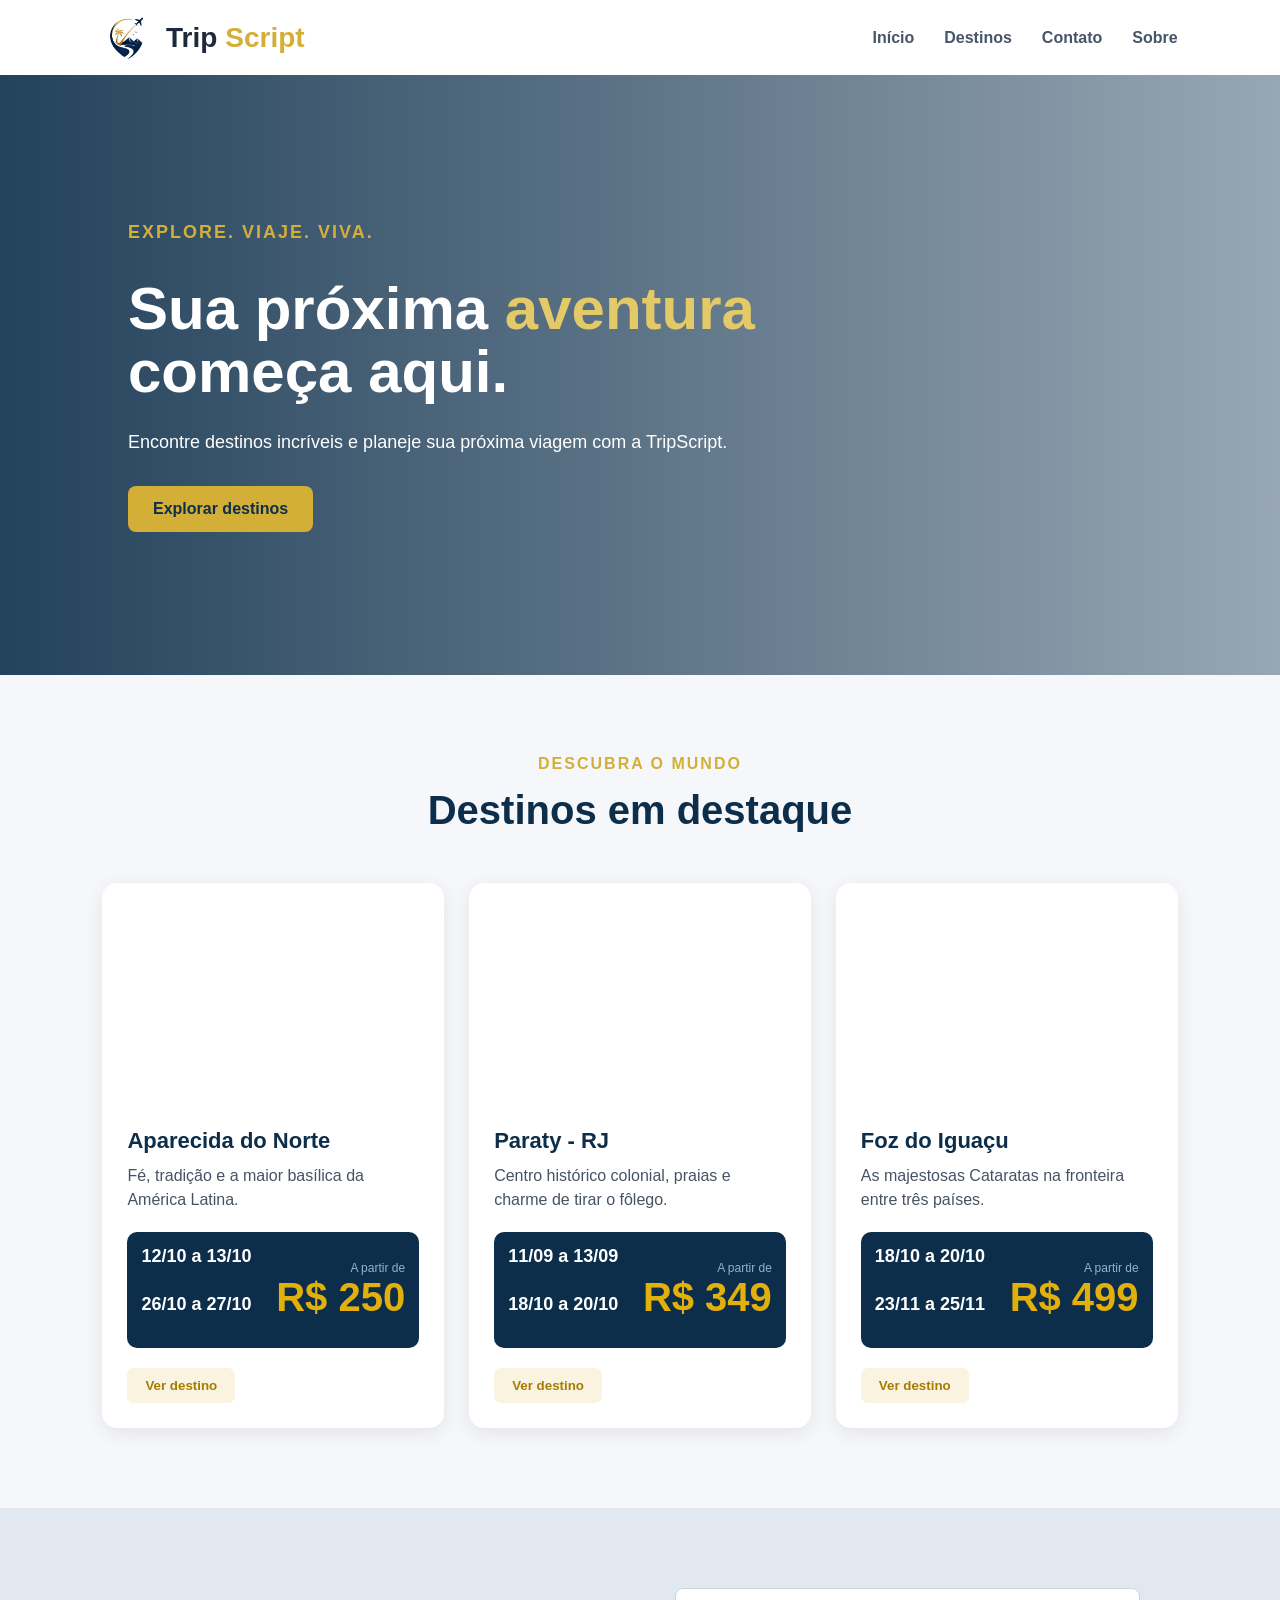
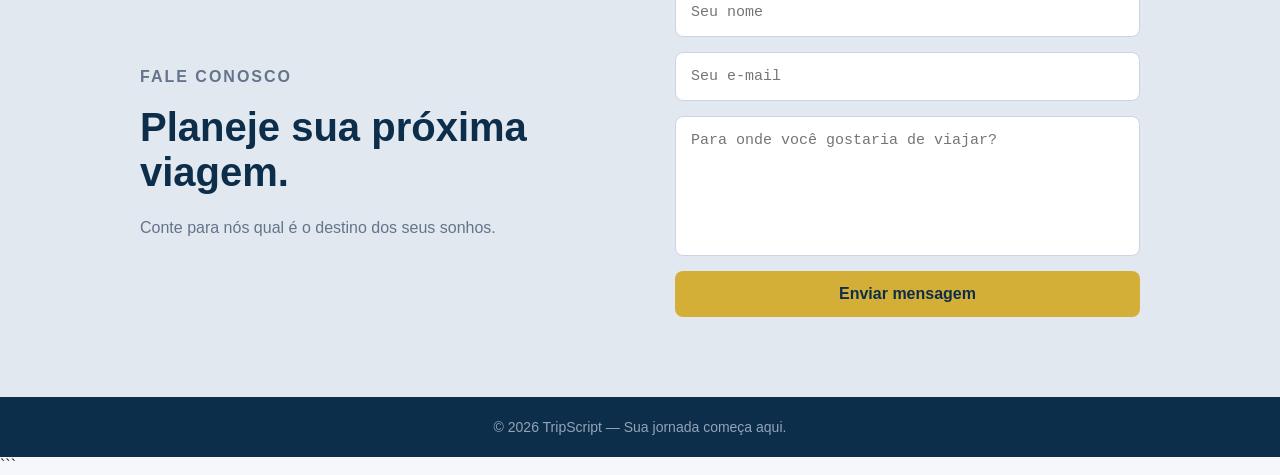
==== commit 4e69ca1f: "Atualizando data e valores" ====
--- a/index.html
+++ b/index.html
@@ -85,13 +85,13 @@
                     <div class="price-box">
 
                         <div class="dates">
-                            <p>05/09 a 06/09</p>
-                            <p>12/09 a 13/09</p>
+                            <p>12/10 a 13/10</p>
+                            <p>26/10 a 27/10</p>
                         </div>
 
                         <div class="price">
                             <span>A partir de</span>
-                            <strong>R$ 349</strong>
+                            <strong>R$ 250</strong>
                         </div>
 
                     </div>
@@ -122,8 +122,8 @@
                     <div class="price-box">
 
                         <div class="dates">
-                            <p>18/09 a 20/09</p>
-                            <p>25/09 a 27/09</p>
+                            <p>11/09 a 13/09</p>
+                            <p>18/10 a 20/10</p>
                         </div>
 
                         <div class="price">
@@ -159,8 +159,8 @@
                     <div class="price-box">
 
                         <div class="dates">
-                            <p>11/09 a 13/09</p>
-                            <p>25/09 a 27/09</p>
+                            <p>18/10 a 20/10</p>
+                            <p>23/11 a 25/11</p>
                         </div>
 
                         <div class="price">
--- a/style.css
+++ b/style.css
@@ -165,16 +165,17 @@
 }
 
 .card-content p {
-    color: #64748b;
+    color: #465364;
     line-height: 1.5;
     margin-bottom: 20px;
     min-height: 48px;
 }
 
+
 .price-box {
     background-color: #0c2e4a;
     border-radius: 10px;
-    padding: 15px 18px;
+    padding: 10px 14px;
     margin-bottom: 20px;
     display: flex;
     align-items: center;
@@ -182,10 +183,12 @@
     gap: 15px;
 }
 
-.price-box .dates {
+.price-box .dates p {
     color: white;
-    font-size: 16px;
+    font-size: 18px;
     line-height: 1.6;
+    margin: 0;
+    font-weight: bold;
 }
 
 .price-box .price {
@@ -199,8 +202,8 @@
 }
 
 .price-box .price strong {
-    color: #d4af37;
-    font-size: 20px;
+    color: #e2b00c;
+    font-size: 40px;
 }
 
 .card-content button {
@@ -250,13 +253,13 @@
     padding: 15px;
     border: 1px solid #cbd5e1;
     border-radius: 8px;
+    font-family: 'Courier New', Courier, monospace, Helvetica, sans-serif;
     font-size: 15px;
 }
 
 textarea {
     height: 140px;
     resize: none;
-    font-family: Courier, monospace, sans-serif;
 }
 
 form button {
